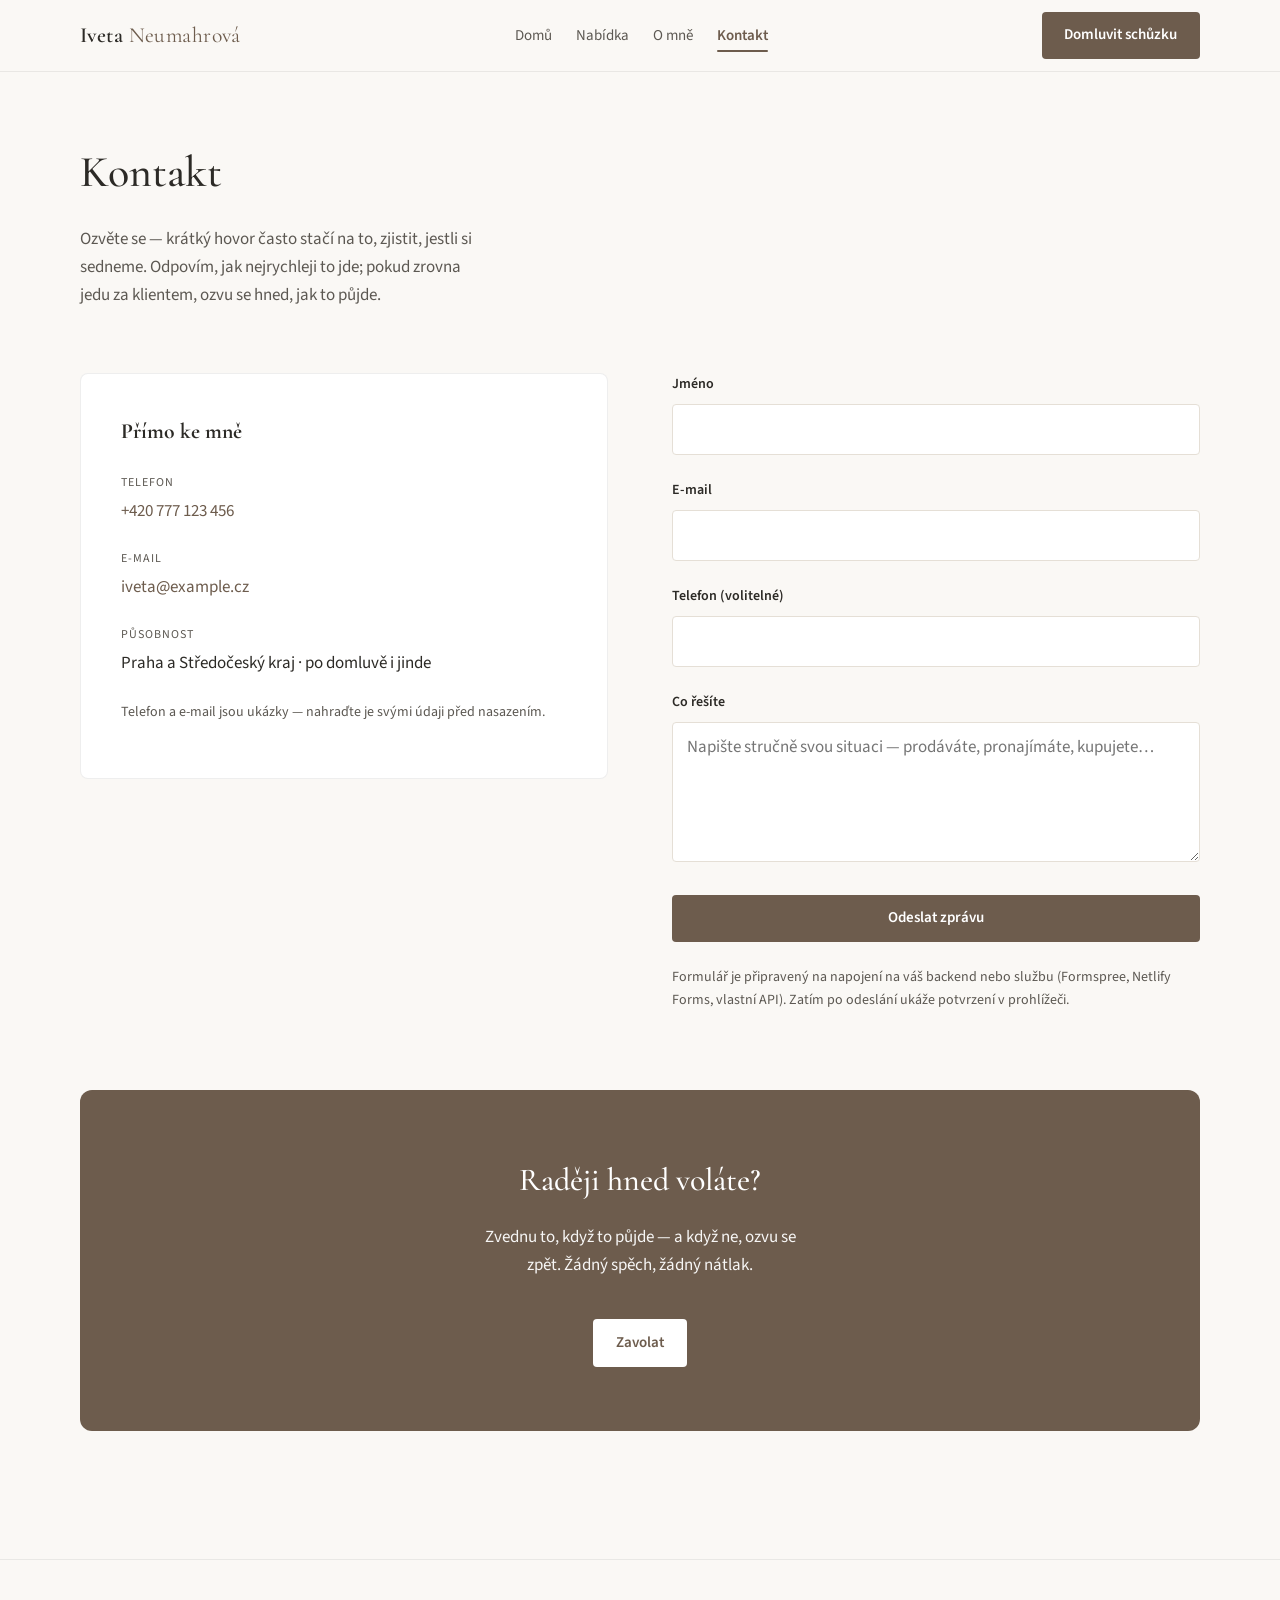
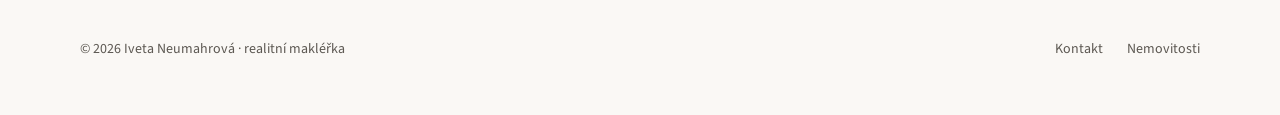
==== kontakt.html @ 651ca166 "začátek návrhu webové stránky" ====
<!DOCTYPE html>
<html lang="cs">
  <head>
    <meta charset="UTF-8" />
    <meta name="viewport" content="width=device-width, initial-scale=1" />
    <meta name="description" content="Kontakt — domluvte si konzultaci s Ivetou Neumahrovou." />
    <title>Kontakt · Iveta Neumahrová</title>
    <link rel="preconnect" href="https://fonts.googleapis.com" />
    <link rel="preconnect" href="https://fonts.gstatic.com" crossorigin />
    <link
      href="https://fonts.googleapis.com/css2?family=Cormorant+Garamond:ital,wght@0,400;0,500;0,600;1,400&family=Source+Sans+3:wght@400;500;600&display=swap"
      rel="stylesheet"
    />
    <link rel="stylesheet" href="css/reset.css" />
    <link rel="stylesheet" href="css/main.css" />
  </head>
  <body>
    <a class="skip-link" href="#main">Přeskočit na obsah</a>
    <div data-partial="header"></div>

    <main id="main">
      <section class="section">
        <div class="container">
          <header class="page-header" style="padding-top: 0">
            <h1>Kontakt</h1>
            <p>
              Ozvěte se — krátký hovor často stačí na to, zjistit, jestli si sedneme. Odpovím, jak
              nejrychleji to jde; pokud zrovna jedu za klientem, ozvu se hned, jak to půjde.
            </p>
          </header>

          <div class="contact-grid" style="margin-top: var(--space-lg)">
            <aside class="contact-info" aria-labelledby="contact-direct">
              <h2 id="contact-direct">Přímo ke mně</h2>
              <dl>
                <dt>Telefon</dt>
                <dd><a href="tel:+420777123456">+420 777 123 456</a></dd>
                <dt>E-mail</dt>
                <dd><a href="mailto:iveta@example.cz">iveta@example.cz</a></dd>
                <dt>Působnost</dt>
                <dd>Praha a Středočeský kraj · po domluvě i jinde</dd>
              </dl>
              <p style="margin-top: var(--space-md); font-size: 0.875rem; color: var(--color-text-muted)">
                Telefon a e-mail jsou ukázky — nahraďte je svými údaji před nasazením.
              </p>
            </aside>

            <div>
              <form id="contact-form" class="form" novalidate>
                <div>
                  <label for="jmeno">Jméno</label>
                  <input id="jmeno" name="jmeno" type="text" autocomplete="name" required />
                </div>
                <div>
                  <label for="email">E-mail</label>
                  <input id="email" name="email" type="email" autocomplete="email" required />
                </div>
                <div>
                  <label for="telefon">Telefon (volitelné)</label>
                  <input id="telefon" name="telefon" type="tel" autocomplete="tel" />
                </div>
                <div>
                  <label for="zprava">Co řešíte</label>
                  <textarea id="zprava" name="zprava" placeholder="Napište stručně svou situaci — prodáváte, pronajímáte, kupujete…"></textarea>
                </div>
                <button type="submit" class="btn btn--primary">Odeslat zprávu</button>
                <p class="form-status" role="status" aria-live="polite"></p>
              </form>
              <p style="margin-top: var(--space-md); font-size: 0.875rem; color: var(--color-text-muted)">
                Formulář je připravený na napojení na váš backend nebo službu (Formspree, Netlify Forms,
                vlastní API). Zatím po odeslání ukáže potvrzení v prohlížeči.
              </p>
            </div>
          </div>

          <div class="cta-band" style="margin-top: var(--space-xl)">
            <h2>Raději hned voláte?</h2>
            <p>Zvednu to, když to půjde — a když ne, ozvu se zpět. Žádný spěch, žádný nátlak.</p>
            <a class="btn btn--primary" href="tel:+420777123456">Zavolat</a>
          </div>
        </div>
      </section>
    </main>

    <div data-partial="footer"></div>
    <script type="module" src="js/pages/contact.js"></script>
  </body>
</html>
---- css/main.css ----
@import "./variables.css";

body {
  font-family: var(--font-body);
  font-size: 1.0625rem;
  line-height: 1.65;
  color: var(--color-text);
  background-color: var(--color-bg);
}

.skip-link {
  position: absolute;
  left: -9999px;
  z-index: 9999;
  padding: var(--space-sm);
  background: var(--color-bg-elevated);
}

.skip-link:focus {
  left: var(--space-sm);
  top: var(--space-sm);
}

.container {
  width: min(100% - var(--space-lg) * 2, var(--max-width));
  margin-inline: auto;
}

.section {
  padding-block: var(--space-xl);
}

.section--tight {
  padding-block: var(--space-lg);
}

.section__label {
  font-family: var(--font-body);
  font-size: 0.75rem;
  font-weight: 600;
  letter-spacing: 0.14em;
  text-transform: uppercase;
  color: var(--color-accent);
  margin: 0 0 var(--space-md);
}

.section__title {
  font-family: var(--font-display);
  font-size: clamp(1.75rem, 4vw, 2.5rem);
  font-weight: 500;
  line-height: 1.2;
  margin: 0 0 var(--space-md);
}

.section__lead {
  font-size: 1.125rem;
  color: var(--color-text-muted);
  max-width: 42ch;
  margin: 0 0 var(--space-lg);
}

/* Header */
.site-header {
  position: sticky;
  top: 0;
  z-index: 100;
  height: var(--header-height);
  display: flex;
  align-items: center;
  background: rgba(250, 248, 245, 0.92);
  backdrop-filter: blur(10px);
  border-bottom: 1px solid var(--color-line);
}

.site-header__inner {
  width: min(100% - var(--space-lg) * 2, var(--max-width));
  margin-inline: auto;
  display: flex;
  align-items: center;
  justify-content: space-between;
  gap: var(--space-md);
}

.logo {
  font-family: var(--font-display);
  font-size: 1.35rem;
  font-weight: 600;
  letter-spacing: 0.02em;
  text-decoration: none;
  color: var(--color-text);
}

.logo span {
  font-weight: 400;
  color: var(--color-accent);
}

.nav {
  display: flex;
  align-items: center;
  gap: var(--space-lg);
}

.nav__list {
  list-style: none;
  margin: 0;
  padding: 0;
  display: flex;
  gap: var(--space-md);
}

.nav__link {
  text-decoration: none;
  font-size: 0.9375rem;
  color: var(--color-text-muted);
  transition: color var(--transition), font-weight var(--transition);
}

.nav__link:hover {
  color: var(--color-text);
}

.nav__link[aria-current="page"] {
  color: var(--color-accent);
  font-weight: 600;
  position: relative;
}

.nav__link[aria-current="page"]::after {
  content: "";
  position: absolute;
  left: 0;
  right: 0;
  bottom: -0.35rem;
  height: 2px;
  background: var(--color-accent);
  border-radius: 1px;
}

.nav__toggle {
  display: none;
  border: none;
  background: transparent;
  padding: var(--space-xs);
  color: var(--color-text);
}

@media (max-width: 768px) {
  .site-header .btn {
    display: none;
  }

  .nav__toggle {
    display: block;
  }

  .nav__list {
    position: fixed;
    inset: var(--header-height) 0 auto 0;
    flex-direction: column;
    padding: var(--space-lg);
    background: var(--color-bg);
    border-bottom: 1px solid var(--color-line);
    transform: translateY(-120%);
    opacity: 0;
    visibility: hidden;
    transition: transform 0.25s ease, opacity 0.25s ease, visibility 0.25s;
  }

  .nav.is-open .nav__list {
    transform: translateY(0);
    opacity: 1;
    visibility: visible;
  }
}

/* Buttons */
.btn {
  display: inline-flex;
  align-items: center;
  justify-content: center;
  padding: 0.65rem 1.35rem;
  font-size: 0.9375rem;
  font-weight: 600;
  text-decoration: none;
  border-radius: var(--radius-sm);
  border: 1px solid transparent;
  transition: background var(--transition), color var(--transition), border-color var(--transition);
}

.btn--primary {
  background: var(--color-accent);
  color: var(--color-bg-elevated);
}

.btn--primary:hover {
  background: #5a4d40;
}

.btn--ghost {
  background: transparent;
  border-color: var(--color-border);
  color: var(--color-text);
}

.btn--ghost:hover {
  border-color: var(--color-accent);
  color: var(--color-accent);
}

/* Hero */
.hero {
  padding-block: var(--space-2xl) var(--space-xl);
}

.hero__grid {
  display: grid;
  gap: var(--space-xl);
  align-items: end;
}

@media (min-width: 900px) {
  .hero__grid {
    grid-template-columns: 1fr 1fr;
    align-items: center;
  }
}

.hero__eyebrow {
  font-size: 0.8125rem;
  letter-spacing: 0.12em;
  text-transform: uppercase;
  color: var(--color-accent);
  margin: 0 0 var(--space-sm);
}

.hero__title {
  font-family: var(--font-display);
  font-size: clamp(2.25rem, 5vw, 3.25rem);
  font-weight: 500;
  line-height: 1.15;
  margin: 0 0 var(--space-md);
}

.hero__text {
  font-size: 1.125rem;
  color: var(--color-text-muted);
  max-width: 38ch;
  margin: 0 0 var(--space-lg);
}

.hero__actions {
  display: flex;
  flex-wrap: wrap;
  gap: var(--space-sm);
}

.hero__visual {
  position: relative;
  aspect-ratio: 4 / 5;
  border-radius: var(--radius-lg);
  overflow: hidden;
  background: linear-gradient(145deg, var(--color-accent-soft) 0%, #d4ccc0 100%);
  box-shadow: var(--shadow-card);
}

.hero__visual img {
  width: 100%;
  height: 100%;
  object-fit: cover;
}

.hero__quote {
  position: absolute;
  bottom: 0;
  left: 0;
  right: 0;
  margin: 0;
  padding: var(--space-md) var(--space-lg);
  font-family: var(--font-display);
  font-size: 1.125rem;
  font-style: italic;
  color: var(--color-bg-elevated);
  background: linear-gradient(transparent, rgba(44, 42, 38, 0.75));
}

/* Two-column sections */
.split {
  display: grid;
  gap: var(--space-xl);
}

@media (min-width: 800px) {
  .split {
    grid-template-columns: 1fr 1fr;
    align-items: start;
  }
}

/* Feature grid */
.feature-grid {
  display: grid;
  gap: var(--space-lg);
}

@media (min-width: 600px) {
  .feature-grid {
    grid-template-columns: repeat(2, 1fr);
  }
}

.feature-card {
  padding: var(--space-lg);
  background: var(--color-bg-elevated);
  border-radius: var(--radius-md);
  border: 1px solid var(--color-line);
  box-shadow: var(--shadow-soft);
}

.feature-card__num {
  font-family: var(--font-display);
  font-size: 1.5rem;
  color: var(--color-accent);
  margin-bottom: var(--space-xs);
}

.feature-card h3 {
  font-family: var(--font-display);
  font-size: 1.35rem;
  font-weight: 500;
  margin: 0 0 var(--space-sm);
}

.feature-card p {
  margin: 0;
  font-size: 0.98rem;
  color: var(--color-text-muted);
}

/* Process */
.process-steps {
  counter-reset: step;
  list-style: none;
  margin: 0;
  padding: 0;
  display: flex;
  flex-direction: column;
  gap: var(--space-lg);
}

.process-steps li {
  position: relative;
  padding-left: 3.25rem;
}

.process-steps li::before {
  counter-increment: step;
  content: counter(step);
  position: absolute;
  left: 0;
  top: 0;
  width: 2.25rem;
  height: 2.25rem;
  display: flex;
  align-items: center;
  justify-content: center;
  font-family: var(--font-display);
  font-size: 1.125rem;
  color: var(--color-bg-elevated);
  background: var(--color-accent);
  border-radius: 50%;
}

.process-steps h3 {
  font-family: var(--font-display);
  font-size: 1.2rem;
  font-weight: 500;
  margin: 0 0 var(--space-xs);
}

.process-steps p {
  margin: 0;
  color: var(--color-text-muted);
  font-size: 0.98rem;
}

/* Testimonials */
.testimonial-grid {
  display: grid;
  gap: var(--space-md);
}

@media (min-width: 700px) {
  .testimonial-grid {
    grid-template-columns: repeat(2, 1fr);
  }
}

.testimonial {
  padding: var(--space-lg);
  background: var(--color-bg-elevated);
  border-left: 3px solid var(--color-accent);
  border-radius: 0 var(--radius-md) var(--radius-md) 0;
  box-shadow: var(--shadow-soft);
}

.testimonial p {
  margin: 0 0 var(--space-sm);
  font-size: 1rem;
  font-style: italic;
  color: var(--color-text);
}

.testimonial footer {
  font-size: 0.875rem;
  color: var(--color-text-muted);
}

/* Property cards */
.property-grid {
  display: grid;
  gap: var(--space-lg);
}

@media (min-width: 640px) {
  .property-grid {
    grid-template-columns: repeat(2, 1fr);
  }
}

@media (min-width: 960px) {
  .property-grid--3 {
    grid-template-columns: repeat(3, 1fr);
  }
}

.property-card {
  display: flex;
  flex-direction: column;
  background: var(--color-bg-elevated);
  border-radius: var(--radius-md);
  overflow: hidden;
  border: 1px solid var(--color-line);
  box-shadow: var(--shadow-soft);
  transition: box-shadow var(--transition), transform var(--transition);
  text-decoration: none;
  color: inherit;
}

.property-card:hover {
  box-shadow: var(--shadow-card);
  transform: translateY(-2px);
}

.property-card__image {
  aspect-ratio: 4 / 3;
  overflow: hidden;
  background: var(--color-accent-soft);
}

.property-card__image img {
  width: 100%;
  height: 100%;
  object-fit: cover;
}

.property-card__body {
  padding: var(--space-md);
  flex: 1;
  display: flex;
  flex-direction: column;
}

.property-card__title {
  font-family: var(--font-display);
  font-size: 1.25rem;
  font-weight: 500;
  margin: 0 0 var(--space-xs);
}

.property-card__meta {
  font-size: 0.875rem;
  color: var(--color-text-muted);
  margin-bottom: var(--space-sm);
}

.property-card__price {
  font-weight: 600;
  color: var(--color-accent);
  margin-top: auto;
}

/* CTA band */
.cta-band {
  padding: var(--space-xl);
  background: var(--color-accent);
  color: var(--color-bg-elevated);
  border-radius: var(--radius-lg);
  text-align: center;
}

.cta-band h2 {
  font-family: var(--font-display);
  font-size: clamp(1.5rem, 3vw, 2rem);
  font-weight: 500;
  margin: 0 0 var(--space-sm);
}

.cta-band p {
  margin: 0 auto var(--space-lg);
  max-width: 42ch;
  opacity: 0.95;
}

.cta-band .btn--primary {
  background: var(--color-bg-elevated);
  color: var(--color-accent);
}

.cta-band .btn--primary:hover {
  background: var(--color-accent-soft);
}

/* About page */
.about-layout {
  display: grid;
  gap: var(--space-xl);
  align-items: start;
}

.about-col {
  display: flex;
  flex-direction: column;
  gap: var(--space-md);
}

@media (min-width: 900px) {
  .about-layout {
    grid-template-columns: 1fr 1.1fr;
  }
}

.about-photo {
  border-radius: var(--radius-lg);
  overflow: hidden;
  aspect-ratio: 3 / 4;
  background: var(--color-accent-soft);
  box-shadow: var(--shadow-card);
}

.about-photo img {
  width: 100%;
  height: 100%;
  object-fit: cover;
}

.about-stat {
  margin: 0;
  padding: var(--space-lg);
  background: var(--color-bg-elevated);
  border: 1px solid var(--color-line);
  border-radius: var(--radius-md);
  box-shadow: var(--shadow-soft);
  border-left: 3px solid var(--color-accent);
}

.about-stat--under-photo {
  padding: 0;
  background: transparent;
  border: none;
  box-shadow: none;
  border-radius: 0;
  border-left: none;
  margin-top: var(--space-xs);
}

.about-stat__figure {
  font-family: var(--font-display);
  font-size: clamp(2rem, 4.5vw, 3rem);
  font-weight: 500;
  line-height: 1.15;
  color: var(--color-accent);
  margin: 0 0 var(--space-xs);
}

.about-stat__since {
  margin: 0;
  font-size: 0.9375rem;
  line-height: 1.5;
  color: var(--color-text-muted);
}

.about-stat__since strong {
  font-weight: 600;
  color: var(--color-text);
}

.prose h2 {
  font-family: var(--font-display);
  font-size: 1.5rem;
  font-weight: 500;
  margin: var(--space-lg) 0 var(--space-sm);
}

.prose h2:first-child {
  margin-top: 0;
}

.prose p {
  margin: 0 0 var(--space-md);
  color: var(--color-text-muted);
}

.prose p:last-child {
  margin-bottom: 0;
}

/* Contact */
.contact-grid {
  display: grid;
  gap: var(--space-xl);
}

@media (min-width: 800px) {
  .contact-grid {
    grid-template-columns: 1fr 1fr;
    align-items: start;
  }
}

.contact-info {
  padding: var(--space-lg);
  background: var(--color-bg-elevated);
  border-radius: var(--radius-md);
  border: 1px solid var(--color-line);
}

.contact-info h2 {
  font-family: var(--font-display);
  font-size: 1.35rem;
  margin: 0 0 var(--space-md);
}

.contact-info a {
  color: var(--color-accent);
  text-decoration: none;
}

.contact-info a:hover {
  text-decoration: underline;
}

.contact-info dl {
  margin: 0;
}

.contact-info dt {
  font-size: 0.75rem;
  letter-spacing: 0.08em;
  text-transform: uppercase;
  color: var(--color-text-muted);
  margin-top: var(--space-md);
}

.contact-info dt:first-child {
  margin-top: 0;
}

.contact-info dd {
  margin: 0.25rem 0 0;
  font-size: 1.0625rem;
}

.form {
  display: flex;
  flex-direction: column;
  gap: var(--space-md);
}

.form label {
  display: block;
  font-size: 0.875rem;
  font-weight: 600;
  margin-bottom: var(--space-xs);
}

.form input,
.form textarea {
  width: 100%;
  padding: 0.65rem 0.85rem;
  font: inherit;
  border: 1px solid var(--color-border);
  border-radius: var(--radius-sm);
  background: var(--color-bg-elevated);
}

.form textarea {
  min-height: 140px;
  resize: vertical;
}

.form input:focus,
.form textarea:focus {
  outline: 2px solid var(--color-accent);
  outline-offset: 2px;
}

.form-status {
  font-size: 0.9375rem;
  padding: var(--space-sm);
  border-radius: var(--radius-sm);
  display: none;
}

.form-status.is-visible {
  display: block;
}

.form-status--ok {
  background: #e8f0e8;
  color: #2d4a2d;
}

.form-status--err {
  background: #f5e8e8;
  color: #5c2d2d;
}

/* Property detail modal / page */
.property-detail {
  max-width: 720px;
  margin-inline: auto;
}

.property-detail__hero {
  border-radius: var(--radius-lg);
  overflow: hidden;
  margin-bottom: var(--space-lg);
  aspect-ratio: 16 / 10;
  background: var(--color-accent-soft);
}

.property-detail__hero img {
  width: 100%;
  height: 100%;
  object-fit: cover;
}

/* Footer */
.site-footer {
  padding: var(--space-xl) 0 var(--space-lg);
  border-top: 1px solid var(--color-line);
  margin-top: var(--space-xl);
}

.site-footer__inner {
  width: min(100% - var(--space-lg) * 2, var(--max-width));
  margin-inline: auto;
  display: flex;
  flex-wrap: wrap;
  gap: var(--space-md);
  justify-content: space-between;
  align-items: center;
  font-size: 0.875rem;
  color: var(--color-text-muted);
}

.site-footer__nav {
  display: flex;
  gap: var(--space-md);
}

.site-footer a {
  color: var(--color-text-muted);
  text-decoration: none;
}

.site-footer a:hover {
  color: var(--color-accent);
}

/* Listing page header */
.page-header {
  padding-block: var(--space-xl) var(--space-md);
}

.page-header h1 {
  font-family: var(--font-display);
  font-size: clamp(2rem, 4vw, 2.75rem);
  font-weight: 500;
  margin: 0 0 var(--space-sm);
}

.page-header p {
  margin: 0;
  color: var(--color-text-muted);
  max-width: 50ch;
}

/* Loading state */
[data-properties-root].is-loading {
  opacity: 0.5;
  pointer-events: none;
}
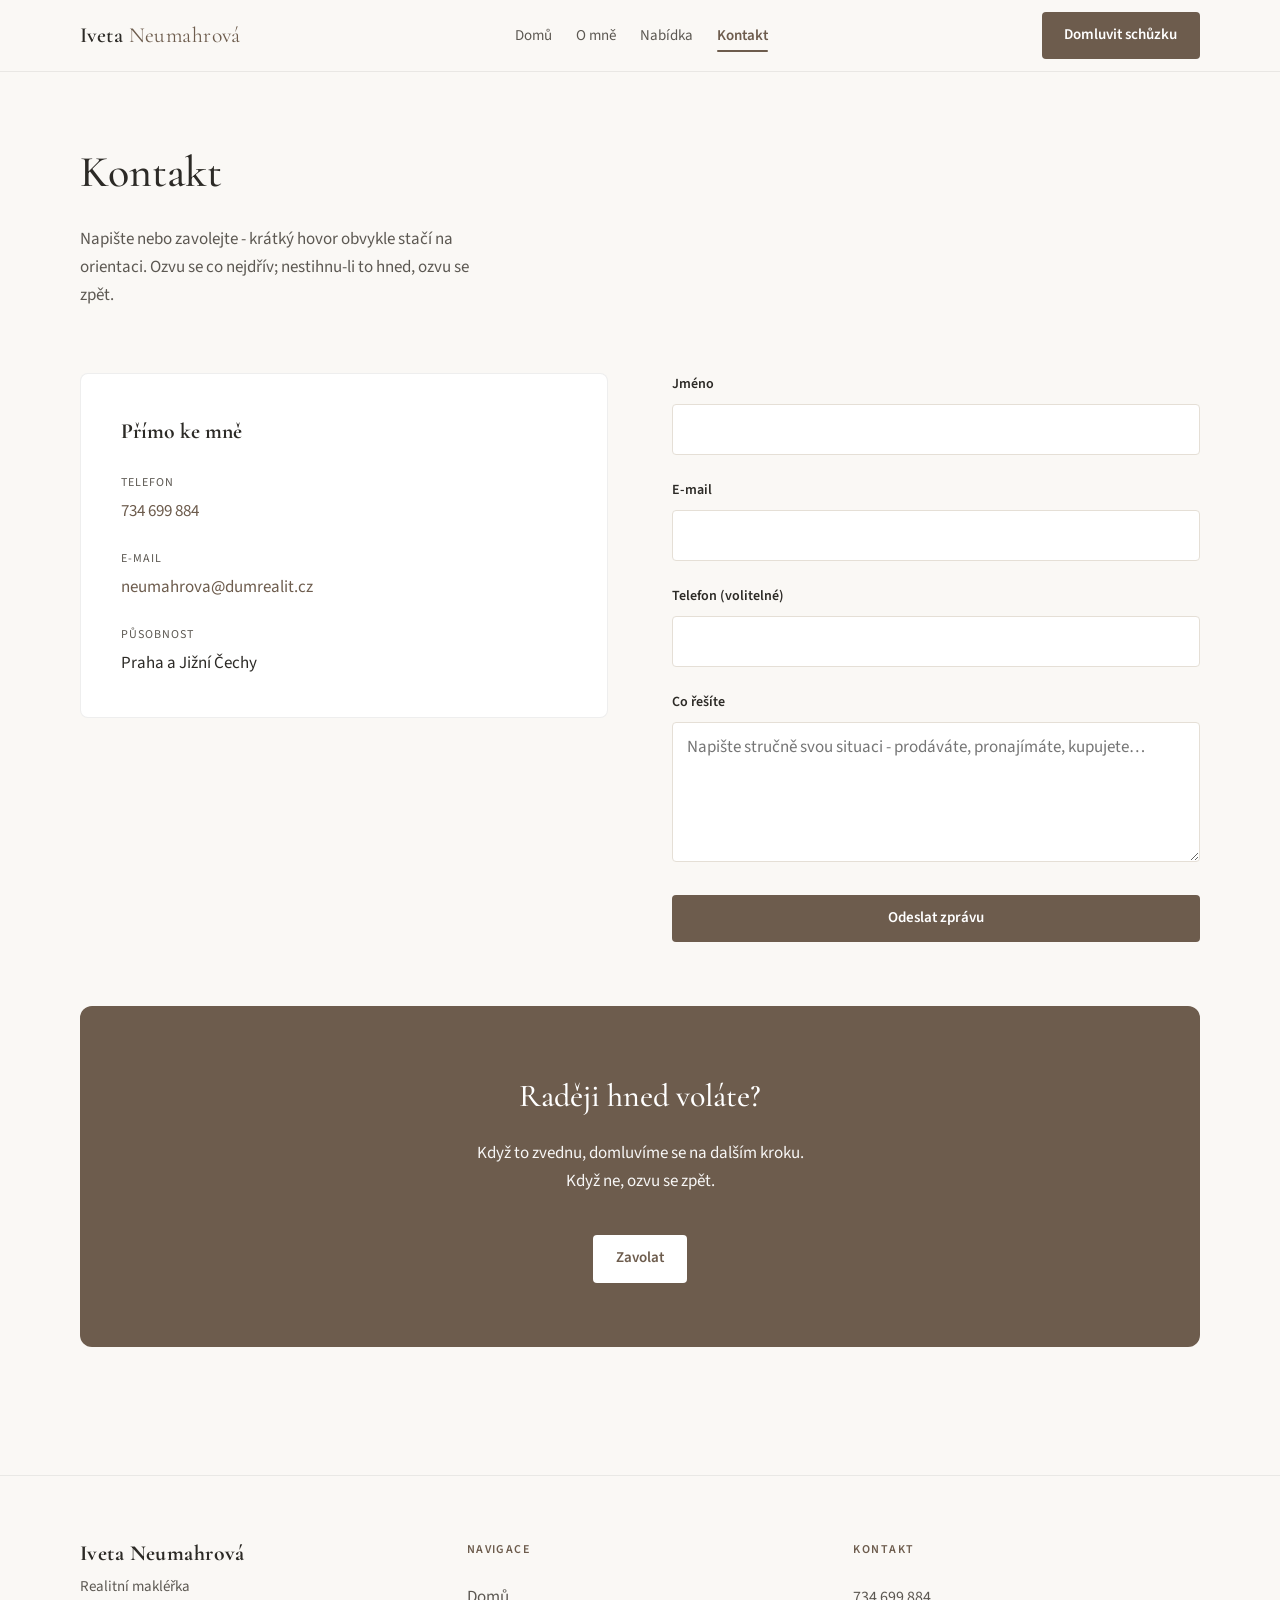
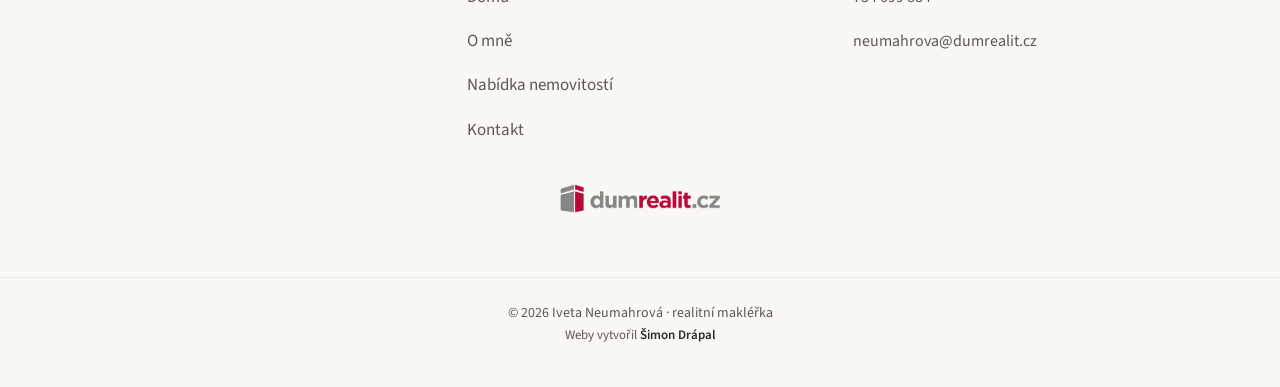
==== commit bbb3fa60: "přizpůsobení klientce - lepší texty + dum realit + footer" ====
--- a/kontakt.html
+++ b/kontakt.html
@@ -3,7 +3,7 @@
   <head>
     <meta charset="UTF-8" />
     <meta name="viewport" content="width=device-width, initial-scale=1" />
-    <meta name="description" content="Kontakt — domluvte si konzultaci s Ivetou Neumahrovou." />
+    <meta name="description" content="Kontakt - domluvte si konzultaci s Ivetou Neumahrovou." />
     <title>Kontakt · Iveta Neumahrová</title>
     <link rel="preconnect" href="https://fonts.googleapis.com" />
     <link rel="preconnect" href="https://fonts.gstatic.com" crossorigin />
@@ -24,8 +24,8 @@
           <header class="page-header" style="padding-top: 0">
             <h1>Kontakt</h1>
             <p>
-              Ozvěte se — krátký hovor často stačí na to, zjistit, jestli si sedneme. Odpovím, jak
-              nejrychleji to jde; pokud zrovna jedu za klientem, ozvu se hned, jak to půjde.
+              Napište nebo zavolejte - krátký hovor obvykle stačí na orientaci. Ozvu se co nejdřív;
+              nestihnu-li to hned, ozvu se zpět.
             </p>
           </header>
 
@@ -34,15 +34,12 @@
               <h2 id="contact-direct">Přímo ke mně</h2>
               <dl>
                 <dt>Telefon</dt>
-                <dd><a href="tel:+420777123456">+420 777 123 456</a></dd>
+                <dd><a href="tel:+420734699884">734 699 884</a></dd>
                 <dt>E-mail</dt>
-                <dd><a href="mailto:iveta@example.cz">iveta@example.cz</a></dd>
+                <dd><a href="mailto:neumahrova@dumrealit.cz">neumahrova@dumrealit.cz</a></dd>
                 <dt>Působnost</dt>
-                <dd>Praha a Středočeský kraj · po domluvě i jinde</dd>
+                <dd>Praha a Jižní Čechy</dd>
               </dl>
-              <p style="margin-top: var(--space-md); font-size: 0.875rem; color: var(--color-text-muted)">
-                Telefon a e-mail jsou ukázky — nahraďte je svými údaji před nasazením.
-              </p>
             </aside>
 
             <div>
@@ -61,22 +58,18 @@
                 </div>
                 <div>
                   <label for="zprava">Co řešíte</label>
-                  <textarea id="zprava" name="zprava" placeholder="Napište stručně svou situaci — prodáváte, pronajímáte, kupujete…"></textarea>
+                  <textarea id="zprava" name="zprava" placeholder="Napište stručně svou situaci - prodáváte, pronajímáte, kupujete…"></textarea>
                 </div>
                 <button type="submit" class="btn btn--primary">Odeslat zprávu</button>
                 <p class="form-status" role="status" aria-live="polite"></p>
               </form>
-              <p style="margin-top: var(--space-md); font-size: 0.875rem; color: var(--color-text-muted)">
-                Formulář je připravený na napojení na váš backend nebo službu (Formspree, Netlify Forms,
-                vlastní API). Zatím po odeslání ukáže potvrzení v prohlížeči.
-              </p>
             </div>
           </div>
 
           <div class="cta-band" style="margin-top: var(--space-xl)">
             <h2>Raději hned voláte?</h2>
-            <p>Zvednu to, když to půjde — a když ne, ozvu se zpět. Žádný spěch, žádný nátlak.</p>
-            <a class="btn btn--primary" href="tel:+420777123456">Zavolat</a>
+            <p>Když to zvednu, domluvíme se na dalším kroku. Když ne, ozvu se zpět.</p>
+            <a class="btn btn--primary" href="tel:+420734699884">Zavolat</a>
           </div>
         </div>
       </section>
--- a/css/main.css
+++ b/css/main.css
@@ -28,6 +28,37 @@
 
 .section {
   padding-block: var(--space-xl);
+}
+
+/* Úvodní stránka - střídavá pozadí sekcí */
+.page-home > .hero {
+  background-color: var(--color-bg);
+  border-bottom: 1px solid var(--color-line);
+}
+
+.page-home > .section:nth-child(even) {
+  background-color: var(--color-bg-elevated);
+}
+
+.page-home > .section:nth-child(odd) {
+  background-color: var(--color-bg);
+}
+
+.page-home > .section + .section {
+  border-top: 1px solid var(--color-line);
+}
+
+/* Stránka O mně - střídání pozadí sekcí jako na úvodu */
+.page-about > .section:nth-child(even) {
+  background-color: var(--color-bg-elevated);
+}
+
+.page-about > .section:nth-child(odd) {
+  background-color: var(--color-bg);
+}
+
+.page-about > .section + .section {
+  border-top: 1px solid var(--color-line);
 }
 
 .section--tight {
@@ -385,6 +416,70 @@
 }
 
 /* Testimonials */
+.testimonial-head {
+  margin-bottom: var(--space-lg);
+}
+
+.testimonial-head .section__lead {
+  margin-bottom: 0;
+}
+
+.testimonial-row {
+  display: flex;
+  align-items: center;
+  gap: var(--space-md);
+}
+
+.testimonial-row .testimonial-grid {
+  flex: 1;
+  min-width: 0;
+}
+
+.testimonial-row__nav {
+  flex-shrink: 0;
+}
+
+.testimonial-arrow {
+  display: inline-flex;
+  align-items: center;
+  justify-content: center;
+  width: 44px;
+  height: 44px;
+  padding: 0;
+  border: 1px solid var(--color-border);
+  border-radius: 50%;
+  background: var(--color-bg-elevated);
+  color: var(--color-accent);
+  cursor: pointer;
+  transition: background var(--transition), border-color var(--transition), color var(--transition),
+    transform var(--transition), opacity var(--transition);
+}
+
+.testimonial-arrow:hover {
+  border-color: var(--color-accent);
+  background: var(--color-accent-soft);
+}
+
+.testimonial-arrow:focus-visible {
+  outline: 2px solid var(--color-accent);
+  outline-offset: 2px;
+}
+
+.testimonial-arrow:active {
+  transform: scale(0.96);
+}
+
+@media (max-width: 640px) {
+  .testimonial-row {
+    flex-direction: column;
+    align-items: stretch;
+  }
+
+  .testimonial-row__nav {
+    align-self: center;
+  }
+}
+
 .testimonial-grid {
   display: grid;
   gap: var(--space-md);
@@ -398,10 +493,11 @@
 
 .testimonial {
   padding: var(--space-lg);
-  background: var(--color-bg-elevated);
+  background: #f8f6f3;
+  border: 1px solid var(--color-line);
   border-left: 3px solid var(--color-accent);
-  border-radius: 0 var(--radius-md) var(--radius-md) 0;
-  box-shadow: var(--shadow-soft);
+  border-radius: var(--radius-md);
+  box-shadow: 0 4px 12px rgba(44, 42, 38, 0.05), 0 12px 28px rgba(44, 42, 38, 0.06);
 }
 
 .testimonial p {
@@ -452,6 +548,19 @@
   transform: translateY(-2px);
 }
 
+a.property-card {
+  cursor: pointer;
+}
+
+article.property-card {
+  cursor: default;
+}
+
+article.property-card:hover {
+  box-shadow: var(--shadow-soft);
+  transform: none;
+}
+
 .property-card__image {
   aspect-ratio: 4 / 3;
   overflow: hidden;
@@ -536,7 +645,8 @@
 
 @media (min-width: 900px) {
   .about-layout {
-    grid-template-columns: 1fr 1.1fr;
+    /* Poměr sloupců: z původních cca 10:11 zmenšeno o 1/5 → 8:13 (fotka ~38 % řádku, text ~62 %). */
+    grid-template-columns: minmax(0, 8fr) minmax(0, 13fr);
   }
 }
 
@@ -584,6 +694,7 @@
 }
 
 .about-stat__since {
+  
   margin: 0;
   font-size: 0.9375rem;
   line-height: 1.5;
@@ -593,6 +704,64 @@
 .about-stat__since strong {
   font-weight: 600;
   color: var(--color-text);
+}
+
+.about-values {
+  list-style: none;
+  margin: var(--space-md) 0 0;
+  padding: 0;
+  display: grid;
+  grid-template-columns: repeat(2, 1fr);
+  gap: var(--space-sm);
+}
+
+@media (min-width: 640px) {
+  .about-values {
+    grid-template-columns: repeat(4, 1fr);
+    gap: var(--space-md);
+  }
+}
+
+.about-values__item {
+  margin: 0;
+  padding: var(--space-md) var(--space-sm);
+  text-align: center;
+  font-family: var(--font-display);
+  font-size: 1.125rem;
+  font-weight: 500;
+  color: var(--color-text);
+  border: 1px solid var(--color-line);
+  border-radius: var(--radius-md);
+  background: var(--color-bg-elevated);
+  box-shadow: var(--shadow-soft);
+}
+
+.about-services {
+  list-style: none;
+  margin: var(--space-md) 0 0;
+  padding: 0;
+  display: grid;
+  gap: var(--space-md);
+  max-width: 36rem;
+}
+
+.about-services li {
+  position: relative;
+  padding-left: var(--space-lg);
+  font-size: 1.0625rem;
+  color: var(--color-text);
+  line-height: 1.45;
+}
+
+.about-services li::before {
+  content: "";
+  position: absolute;
+  left: 0;
+  top: 0.55em;
+  width: 7px;
+  height: 7px;
+  border-radius: 50%;
+  background: var(--color-accent);
 }
 
 .prose h2 {
@@ -748,26 +917,124 @@
 
 /* Footer */
 .site-footer {
-  padding: var(--space-xl) 0 var(--space-lg);
+  padding: var(--space-xl) 0 0;
   border-top: 1px solid var(--color-line);
   margin-top: var(--space-xl);
+}
+
+.site-footer__main {
+  padding-bottom: var(--space-xl);
+}
+
+.site-footer__columns {
+  display: grid;
+  gap: var(--space-xl);
+  padding-bottom: var(--space-sm);
+}
+
+@media (min-width: 720px) {
+  .site-footer__columns {
+    grid-template-columns: 1fr 1fr 1fr;
+    align-items: start;
+    gap: var(--space-lg);
+  }
+}
+
+.site-footer__section--brand .site-footer__name {
+  font-family: var(--font-display);
+  font-size: 1.35rem;
+  font-weight: 700;
+  letter-spacing: 0.02em;
+  margin: 0 0 var(--space-xs);
+  color: var(--color-text);
+  line-height: 1.25;
+}
+
+.site-footer__tagline {
+  margin: 0;
+  font-size: 0.9375rem;
+  color: var(--color-text-muted);
+}
+
+.site-footer__partner {
+  display: flex;
+  justify-content: center;
+  padding-top: var(--space-md);
+}
+
+.site-footer__partner .site-footer__logo-link {
+  display: inline-block;
+}
+
+.site-footer__heading {
+  margin: 0 0 var(--space-md);
+  font-family: var(--font-body);
+  font-size: 0.75rem;
+  font-weight: 600;
+  letter-spacing: 0.12em;
+  text-transform: uppercase;
+  color: var(--color-accent);
+}
+
+.site-footer__links {
+  list-style: none;
+  margin: 0;
+  padding: 0;
+  display: flex;
+  flex-direction: column;
+  gap: var(--space-sm);
+}
+
+.site-footer__contact {
+  list-style: none;
+  margin: 0;
+  padding: 0;
+  display: flex;
+  flex-direction: column;
+  gap: var(--space-sm);
+}
+
+.site-footer__contact a {
+  font-size: 1rem;
+}
+
+.site-footer__logo-link {
+  display: inline-block;
+  line-height: 0;
+  transition: opacity var(--transition);
+}
+
+.site-footer__logo-link:hover {
+  opacity: 0.85;
+}
+
+.site-footer__logo-img {
+  width: auto;
+  max-width: 160px;
+  height: auto;
+  max-height: 48px;
+}
+
+.site-footer__bottom {
+  border-top: 1px solid var(--color-line);
+  padding: var(--space-md) 0 var(--space-lg);
 }
 
 .site-footer__inner {
   width: min(100% - var(--space-lg) * 2, var(--max-width));
   margin-inline: auto;
-  display: flex;
-  flex-wrap: wrap;
-  gap: var(--space-md);
-  justify-content: space-between;
-  align-items: center;
   font-size: 0.875rem;
   color: var(--color-text-muted);
-}
-
-.site-footer__nav {
-  display: flex;
-  gap: var(--space-md);
+  text-align: center;
+}
+
+.site-footer__inner p {
+  margin: 0;
+}
+
+.site-footer__credit {
+  margin-top: var(--space-sm);
+  font-size: 0.8125rem;
 }
 
 .site-footer a {
@@ -777,6 +1044,18 @@
 
 .site-footer a:hover {
   color: var(--color-accent);
+}
+
+.site-footer a.site-footer__credit-name {
+  font-weight: 600;
+  color: var(--color-text);
+  transition: color var(--transition), text-decoration-color var(--transition);
+}
+
+.site-footer a.site-footer__credit-name:hover {
+  color: var(--color-accent);
+  text-decoration: underline;
+  text-underline-offset: 3px;
 }
 
 /* Listing page header */
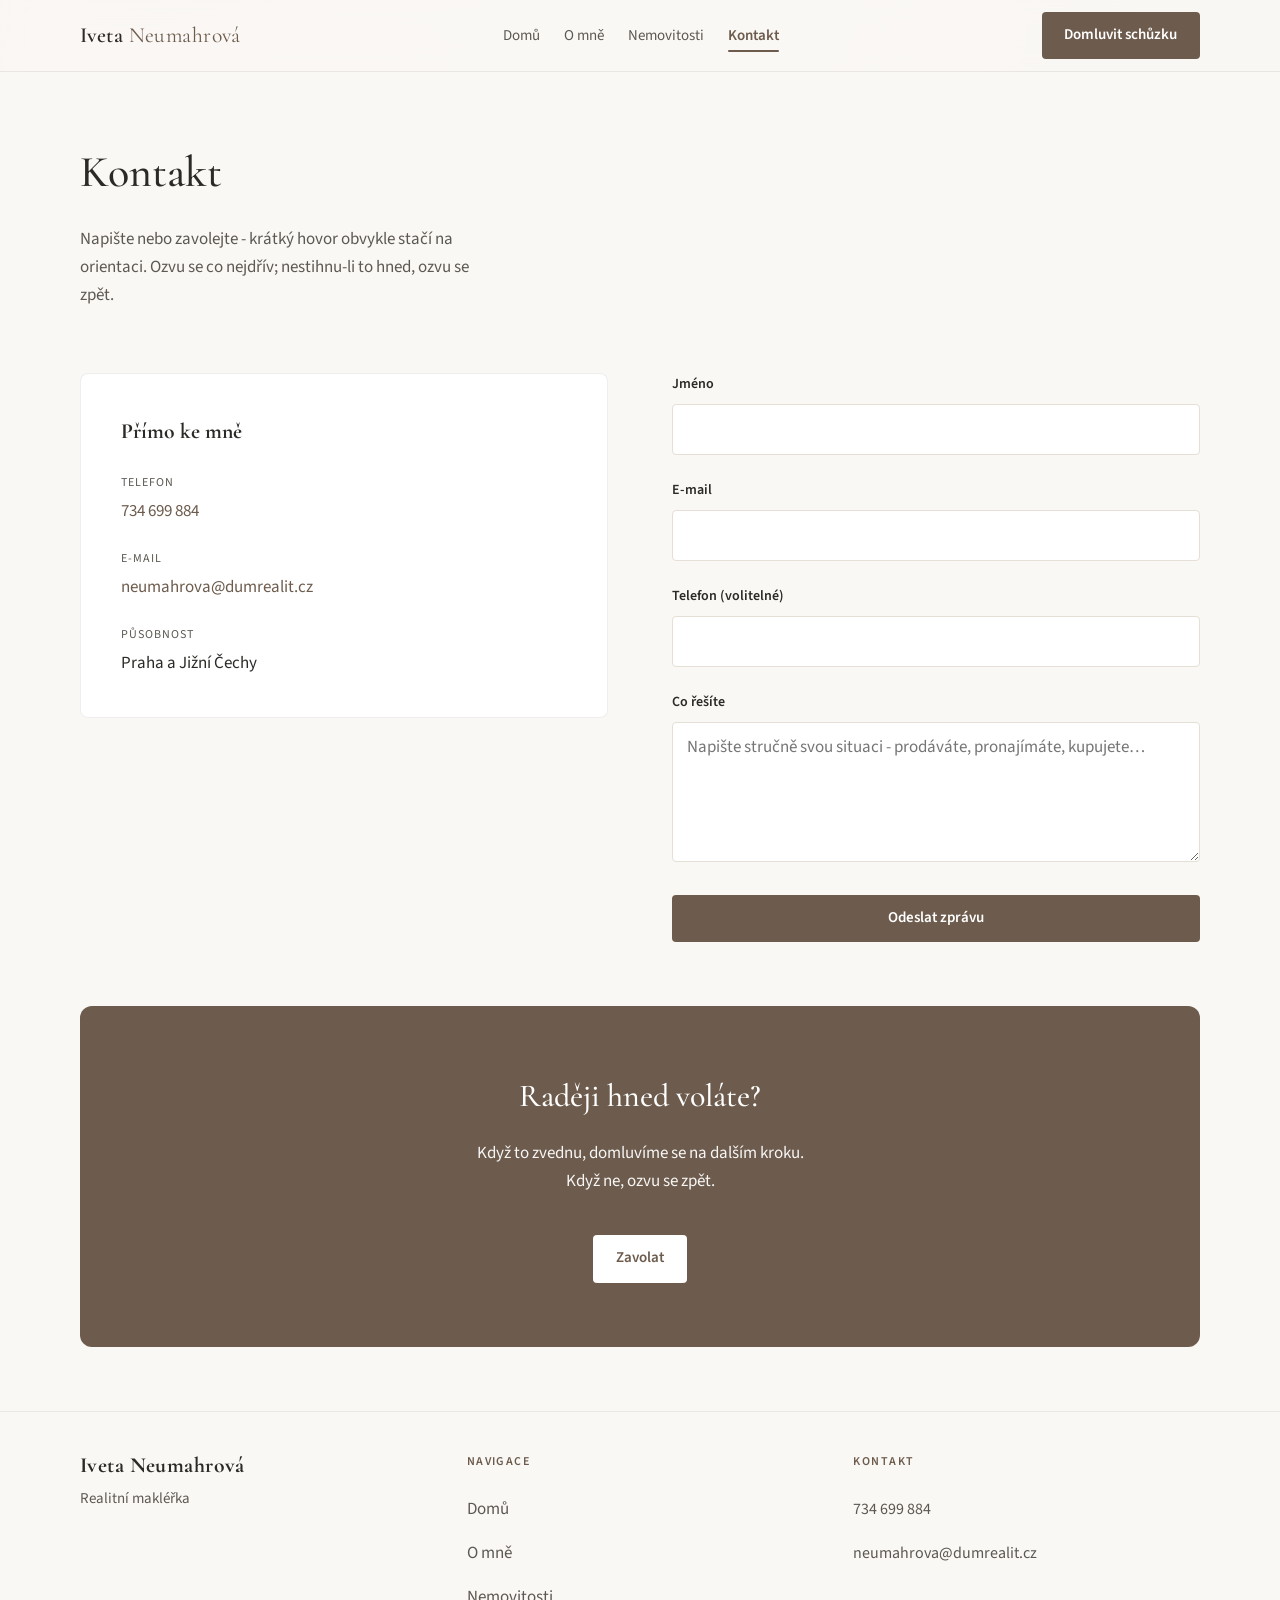
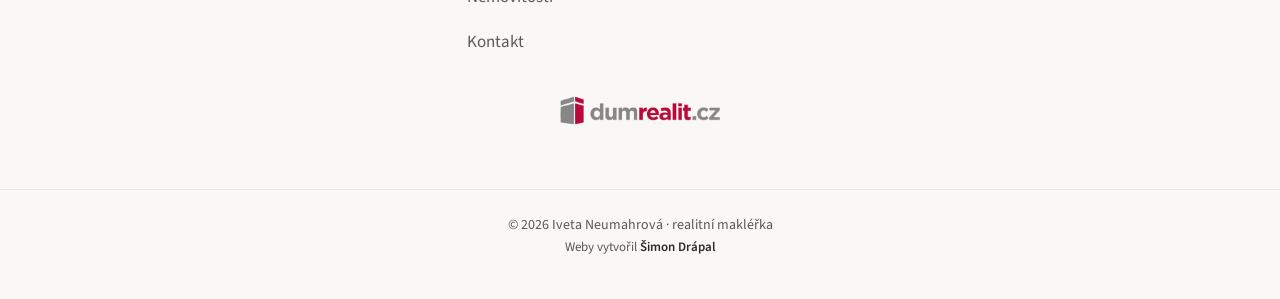
==== commit 6c742824: "už dobrá základ a struktura webové stránky" ====
--- a/kontakt.html
+++ b/kontakt.html
@@ -21,7 +21,7 @@
     <main id="main">
       <section class="section">
         <div class="container">
-          <header class="page-header" style="padding-top: 0">
+          <header class="page-header">
             <h1>Kontakt</h1>
             <p>
               Napište nebo zavolejte - krátký hovor obvykle stačí na orientaci. Ozvu se co nejdřív;
--- a/css/main.css
+++ b/css/main.css
@@ -1,11 +1,56 @@
 @import "./variables.css";
 
+html {
+  background-color: var(--color-bg);
+}
+
 body {
+  position: relative;
   font-family: var(--font-body);
   font-size: 1.0625rem;
   line-height: 1.65;
   color: var(--color-text);
-  background-color: var(--color-bg);
+  background-color: transparent;
+  isolation: isolate;
+  /* Místo pro pevnou hlavičku (position: fixed) */
+  padding-top: var(--header-height);
+}
+
+/* Jemné pozadí: měkké skvrny + diagonála + drobná tečkovaná mřížka */
+body::before {
+  content: "";
+  position: fixed;
+  inset: 0;
+  z-index: 0;
+  pointer-events: none;
+  background-image:
+    radial-gradient(ellipse 120% 90% at 0% -15%, var(--bg-deco-wash), transparent 52%),
+    radial-gradient(ellipse 85% 65% at 100% 8%, var(--bg-deco-soft), transparent 48%),
+    radial-gradient(ellipse 75% 55% at 18% 95%, var(--bg-deco-wash), transparent 50%),
+    linear-gradient(
+      168deg,
+      transparent 0%,
+      rgba(109, 92, 77, 0.025) 42%,
+      transparent 72%
+    ),
+    radial-gradient(circle at 1px 1px, var(--bg-deco-dot) 1px, transparent 0);
+  background-size: auto, auto, auto, auto, 30px 30px;
+  background-attachment: fixed, fixed, fixed, fixed, scroll;
+}
+
+body > * {
+  position: relative;
+  z-index: 1;
+}
+
+[data-partial="header"] {
+  z-index: 100;
+}
+
+@media (prefers-reduced-motion: reduce) {
+  body::before {
+    background-attachment: scroll, scroll, scroll, scroll, scroll;
+  }
 }
 
 .skip-link {
@@ -30,9 +75,37 @@
   padding-block: var(--space-xl);
 }
 
+/* Stránka nemovitostí, kontakt atd.: jedna barva jako html – bez color-mix přes dekor */
+#main:not(.page-home):not(.page-about) {
+  background-color: var(--color-bg);
+}
+
+#main:not(.page-home):not(.page-about) > .section {
+  background-color: transparent;
+}
+
+/* Nemovitosti: dvě sekce jako blok úvodky (lichý pás) */
+#main.page-listings:not(.page-home):not(.page-about) {
+  background-color: transparent;
+}
+
+#main.page-listings:not(.page-home):not(.page-about) > .section {
+  background-color: var(--color-bg);
+}
+
+@supports (background-color: color-mix(in srgb, white 50%, black)) {
+  #main.page-listings:not(.page-home):not(.page-about) > .section {
+    background-color: color-mix(in srgb, var(--color-bg) 91%, transparent);
+  }
+}
+
+#main.page-listings:not(.page-home):not(.page-about) > .section + .section {
+  border-top: 1px solid var(--color-line);
+}
+
 /* Úvodní stránka - střídavá pozadí sekcí */
 .page-home > .hero {
-  background-color: var(--color-bg);
+  background-color: transparent;
   border-bottom: 1px solid var(--color-line);
 }
 
@@ -42,6 +115,16 @@
 
 .page-home > .section:nth-child(odd) {
   background-color: var(--color-bg);
+}
+
+@supports (background-color: color-mix(in srgb, white 50%, black)) {
+  .page-home > .section:nth-child(even) {
+    background-color: color-mix(in srgb, var(--color-bg-elevated) 94%, transparent);
+  }
+
+  .page-home > .section:nth-child(odd) {
+    background-color: color-mix(in srgb, var(--color-bg) 91%, transparent);
+  }
 }
 
 .page-home > .section + .section {
@@ -55,6 +138,16 @@
 
 .page-about > .section:nth-child(odd) {
   background-color: var(--color-bg);
+}
+
+@supports (background-color: color-mix(in srgb, white 50%, black)) {
+  .page-about > .section:nth-child(even) {
+    background-color: color-mix(in srgb, var(--color-bg-elevated) 94%, transparent);
+  }
+
+  .page-about > .section:nth-child(odd) {
+    background-color: color-mix(in srgb, var(--color-bg) 91%, transparent);
+  }
 }
 
 .page-about > .section + .section {
@@ -90,17 +183,25 @@
   margin: 0 0 var(--space-lg);
 }
 
-/* Header */
+/* Header – fixed: zůstává nahoře i při swipu / inerci (sticky na mobilu občas ujede) */
 .site-header {
-  position: sticky;
+  position: fixed;
   top: 0;
+  left: 0;
+  right: 0;
   z-index: 100;
+  width: 100%;
+  max-width: 100%;
   height: var(--header-height);
   display: flex;
   align-items: center;
+  box-sizing: border-box;
   background: rgba(250, 248, 245, 0.92);
   backdrop-filter: blur(10px);
+  -webkit-backdrop-filter: blur(10px);
   border-bottom: 1px solid var(--color-line);
+  transform: translateZ(0);
+  backface-visibility: hidden;
 }
 
 .site-header__inner {
@@ -341,7 +442,7 @@
 }
 
 .feature-card {
-  padding: var(--space-lg);
+  padding: 10px var(--space-lg) 20px;
   background: var(--color-bg-elevated);
   border-radius: var(--radius-md);
   border: 1px solid var(--color-line);
@@ -492,7 +593,7 @@
 }
 
 .testimonial {
-  padding: var(--space-lg);
+  padding: var(--space-md);
   background: #f8f6f3;
   border: 1px solid var(--color-line);
   border-left: 3px solid var(--color-accent);
@@ -504,6 +605,34 @@
   margin: 0 0 var(--space-sm);
   font-size: 1rem;
   font-style: italic;
+  color: var(--color-text);
+}
+
+.testimonial.is-collapsed p {
+  line-clamp: 4;
+  display: -webkit-box;
+  -webkit-line-clamp: 4;
+  -webkit-box-orient: vertical;
+  overflow: hidden;
+}
+
+.testimonial__more {
+  display: inline-flex;
+  align-items: center;
+  gap: 0.2rem;
+  margin: 0 0 var(--space-xs);
+  padding: 0;
+  border: none;
+  background: transparent;
+  color: var(--color-accent);
+  font-weight: 600;
+  font-size: 0.92rem;
+  text-decoration: underline;
+  text-underline-offset: 2px;
+  cursor: pointer;
+}
+
+.testimonial__more:hover {
   color: var(--color-text);
 }
 
@@ -684,6 +813,16 @@
   margin-top: var(--space-xs);
 }
 
+.about-stat--in-intro {
+  margin-top: var(--space-lg);
+  max-width: min(100%, 20rem);
+  padding: 17.5px var(--space-sm);
+}
+
+.about-stat--in-intro .about-stat__figure {
+  margin-bottom: 0.125rem;
+}
+
 .about-stat__figure {
   font-family: var(--font-display);
   font-size: clamp(2rem, 4.5vw, 3rem);
@@ -704,6 +843,25 @@
 .about-stat__since strong {
   font-weight: 600;
   color: var(--color-text);
+}
+
+.about-statement {
+  max-width: 48rem;
+}
+
+.about-statement .section__title {
+  margin-bottom: var(--space-md);
+}
+
+.about-statement__text {
+  margin: 0;
+  padding: var(--space-md) 0 var(--space-sm) var(--space-lg);
+  border-left: 2px solid var(--color-accent);
+}
+
+.about-statement__text p {
+  font-size: 1.0625rem;
+  line-height: 1.65;
 }
 
 .about-values {
@@ -717,7 +875,7 @@
 
 @media (min-width: 640px) {
   .about-values {
-    grid-template-columns: repeat(4, 1fr);
+    grid-template-columns: repeat(3, 1fr);
     gap: var(--space-md);
   }
 }
@@ -748,9 +906,25 @@
 .about-services li {
   position: relative;
   padding-left: var(--space-lg);
-  font-size: 1.0625rem;
   color: var(--color-text);
   line-height: 1.45;
+}
+
+.about-services li strong {
+  display: block;
+  font-family: var(--font-display);
+  font-size: clamp(1.3rem, 2.4vw, 1.45rem);
+  font-weight: 600;
+  letter-spacing: 0.01em;
+  color: var(--color-accent);
+  margin: 0 0 0.28rem;
+}
+
+.about-services li p {
+  margin: 0;
+  font-size: 0.98rem;
+  line-height: 1.55;
+  color: var(--color-text-muted);
 }
 
 .about-services li::before {
@@ -917,9 +1091,9 @@
 
 /* Footer */
 .site-footer {
-  padding: var(--space-xl) 0 0;
+  padding: var(--space-lg) 0 0;
   border-top: 1px solid var(--color-line);
-  margin-top: var(--space-xl);
+  margin-top: 0;
 }
 
 .site-footer__main {
@@ -1058,9 +1232,15 @@
   text-underline-offset: 3px;
 }
 
-/* Listing page header */
+/* Stránka nemovitostí (výpis) – spodní mez řeší .section; stejně jako padding CTA nad oddělovací čárou */
+.page-listings .property-grid {
+  gap: var(--space-xl);
+}
+
+/* Listing / kontakt: horní odstup řeší .section – bez dvojitého paddingu nad titulkem */
 .page-header {
-  padding-block: var(--space-xl) var(--space-md);
+  padding-top: 0;
+  padding-bottom: var(--space-md);
 }
 
 .page-header h1 {
@@ -1081,3 +1261,152 @@
   opacity: 0.5;
   pointer-events: none;
 }
+
+/* Motion: nájezd myší + odkrytí při scrollu (motion.js) */
+@media (prefers-reduced-motion: no-preference) {
+  [data-reveal] {
+    opacity: 0;
+    transform: translate3d(0, 1.1rem, 0);
+    transition:
+      opacity var(--motion-reveal) var(--motion-ease),
+      transform var(--motion-reveal) var(--motion-ease);
+  }
+
+  [data-reveal].is-revealed {
+    opacity: 1;
+    transform: translate3d(0, 0, 0);
+  }
+
+  .btn {
+    transition:
+      transform var(--motion-hover) var(--motion-ease),
+      background var(--transition),
+      border-color var(--transition),
+      color var(--transition);
+  }
+
+  .btn:hover {
+    transform: translateY(-2px);
+  }
+
+  .btn:active {
+    transform: translateY(0);
+  }
+
+  .logo {
+    transition: opacity var(--motion-hover) ease, transform var(--motion-hover) var(--motion-ease);
+  }
+
+  .logo:hover {
+    opacity: 0.9;
+  }
+
+  .nav__link {
+    transition: color var(--transition), font-weight 0.12s ease;
+  }
+
+  .site-footer .site-footer__links a,
+  .site-footer .site-footer__contact a {
+    transition: color var(--motion-hover) ease, opacity var(--motion-hover) ease;
+  }
+
+  .feature-card {
+    transition:
+      box-shadow var(--motion-hover) var(--motion-ease),
+      transform var(--motion-hover) var(--motion-ease),
+      border-color var(--motion-hover) ease;
+  }
+
+  .property-card {
+    transition:
+      box-shadow var(--motion-hover) var(--motion-ease),
+      transform var(--motion-hover) var(--motion-ease),
+      border-color var(--motion-hover) ease;
+  }
+
+  .testimonial {
+    transition:
+      box-shadow var(--motion-hover) var(--motion-ease),
+      transform var(--motion-hover) var(--motion-ease);
+  }
+
+  .testimonial:hover {
+    transform: translateY(-4px);
+    box-shadow: var(--shadow-card);
+  }
+
+  .cta-band {
+    transition: transform var(--motion-hover) var(--motion-ease), box-shadow var(--motion-hover) var(--motion-ease);
+  }
+
+  .cta-band:hover {
+    transform: translateY(-2px);
+    box-shadow: 0 12px 40px rgba(44, 42, 38, 0.12);
+  }
+
+  .hero__visual {
+    transition: transform var(--motion-reveal) var(--motion-ease), box-shadow var(--motion-hover) var(--motion-ease);
+  }
+
+  .hero__visual:hover {
+    transform: scale(1.015);
+  }
+
+  .hero__visual img {
+    transition: transform 0.65s var(--motion-ease);
+  }
+
+  .hero__visual:hover img {
+    transform: scale(1.03);
+  }
+
+  .process-steps > li {
+    transition: transform var(--motion-hover) var(--motion-ease);
+  }
+
+  .process-steps > li:hover {
+    transform: translateX(5px);
+  }
+
+  .form input,
+  .form textarea {
+    transition: border-color var(--motion-hover) ease, box-shadow var(--motion-hover) ease;
+  }
+
+  .about-values__item {
+    transition: transform var(--motion-hover) var(--motion-ease), box-shadow var(--motion-hover) ease;
+  }
+
+  .about-values__item:hover {
+    transform: translateY(-3px);
+  }
+
+  .about-services li {
+    transition: transform var(--motion-hover) ease;
+  }
+
+  .about-services li:hover {
+    transform: translateX(4px);
+  }
+
+  .contact-info dd a {
+    transition: color var(--motion-hover) ease, transform var(--motion-hover) ease;
+  }
+
+  .contact-info dd a:hover {
+    transform: translateX(3px);
+  }
+
+  .page-header {
+    transition: opacity var(--motion-reveal) ease;
+  }
+}
+
+@media (prefers-reduced-motion: reduce) {
+  [data-reveal],
+  [data-reveal].is-revealed {
+    opacity: 1;
+    transform: none;
+    transition: none;
+  }
+}
